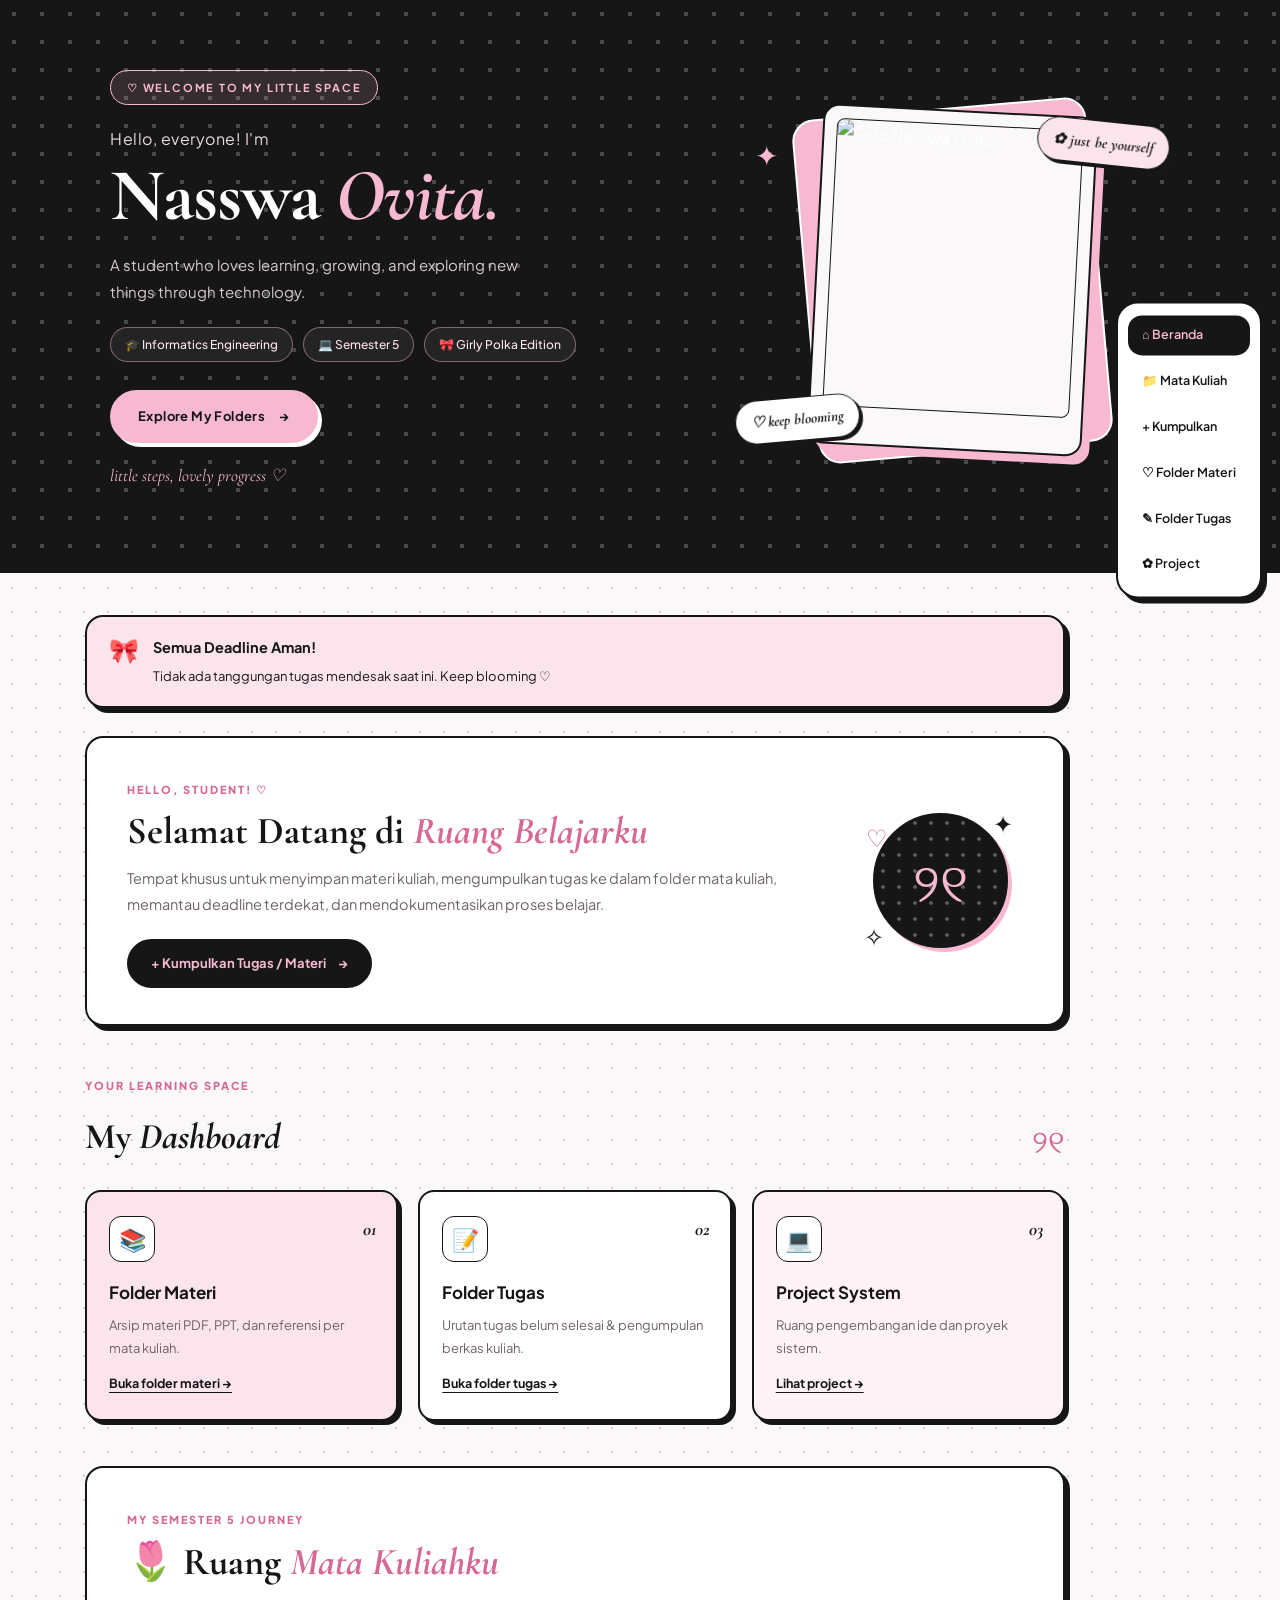
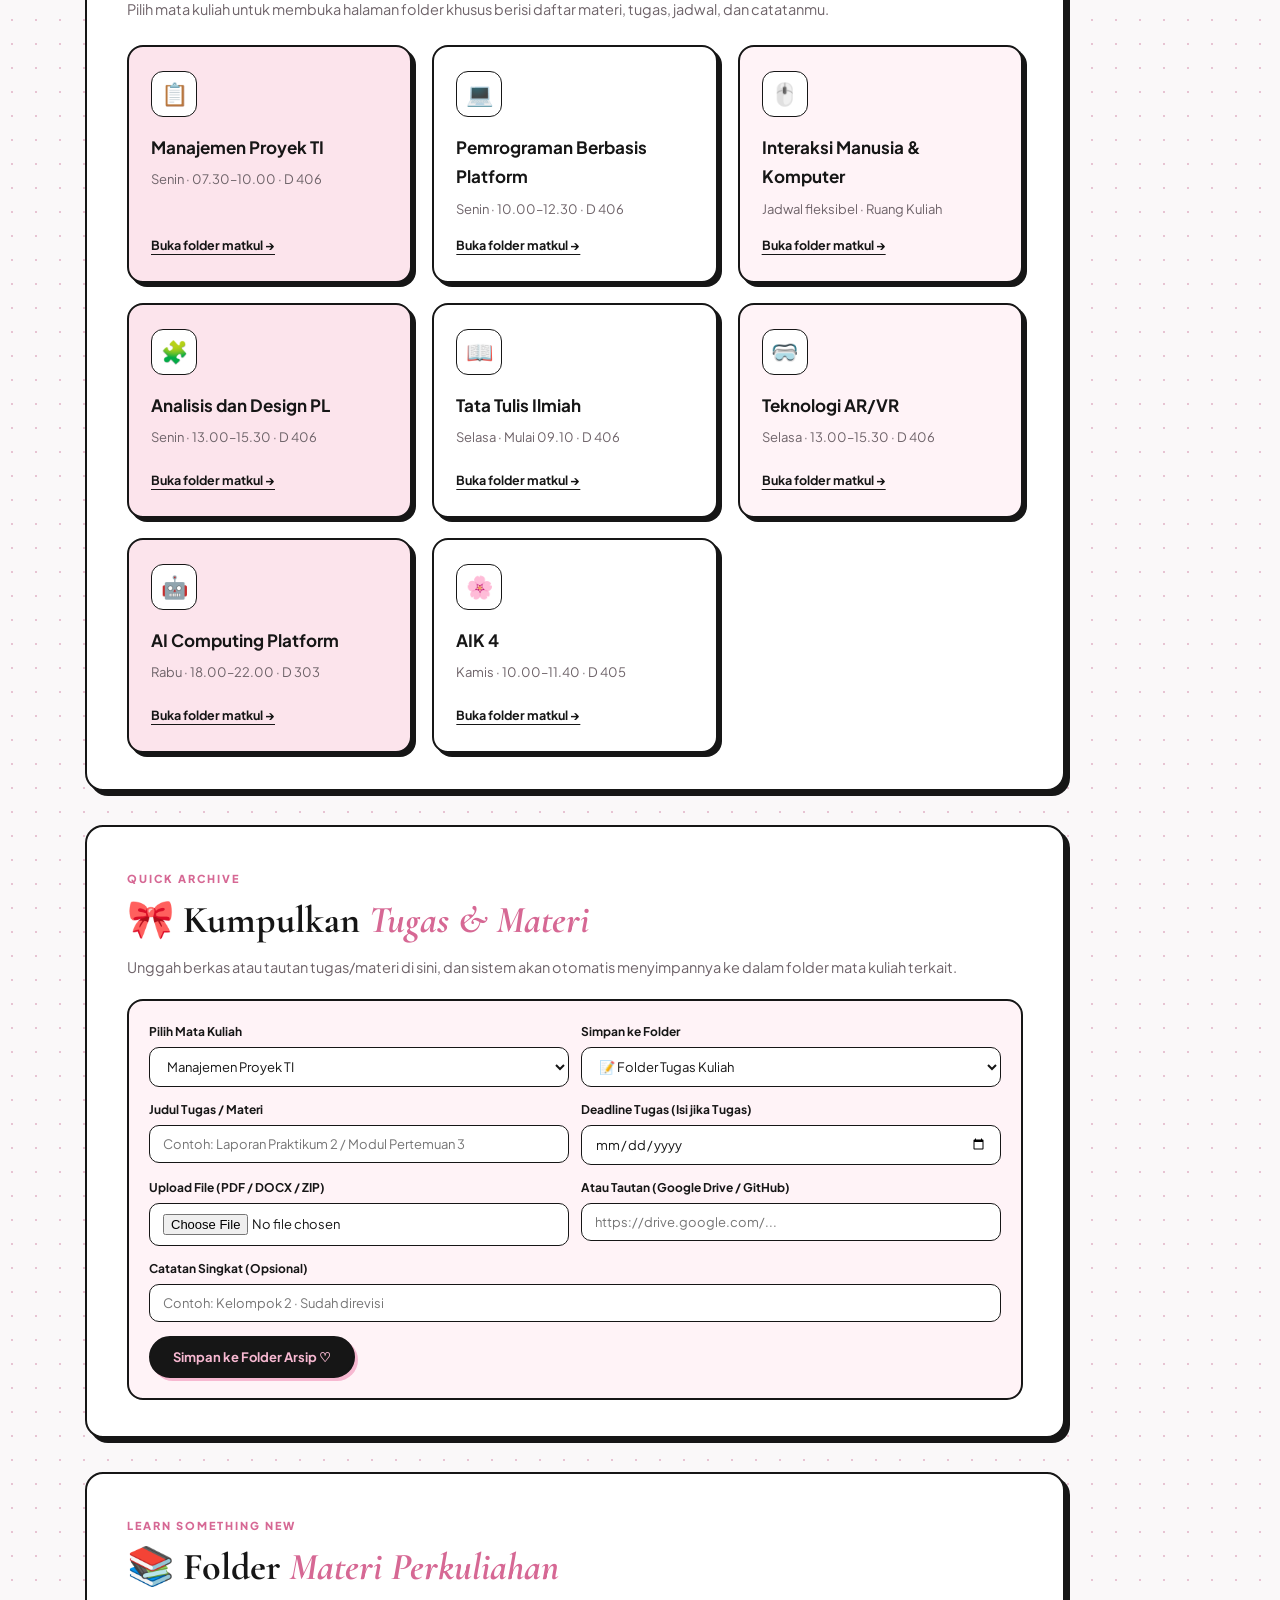
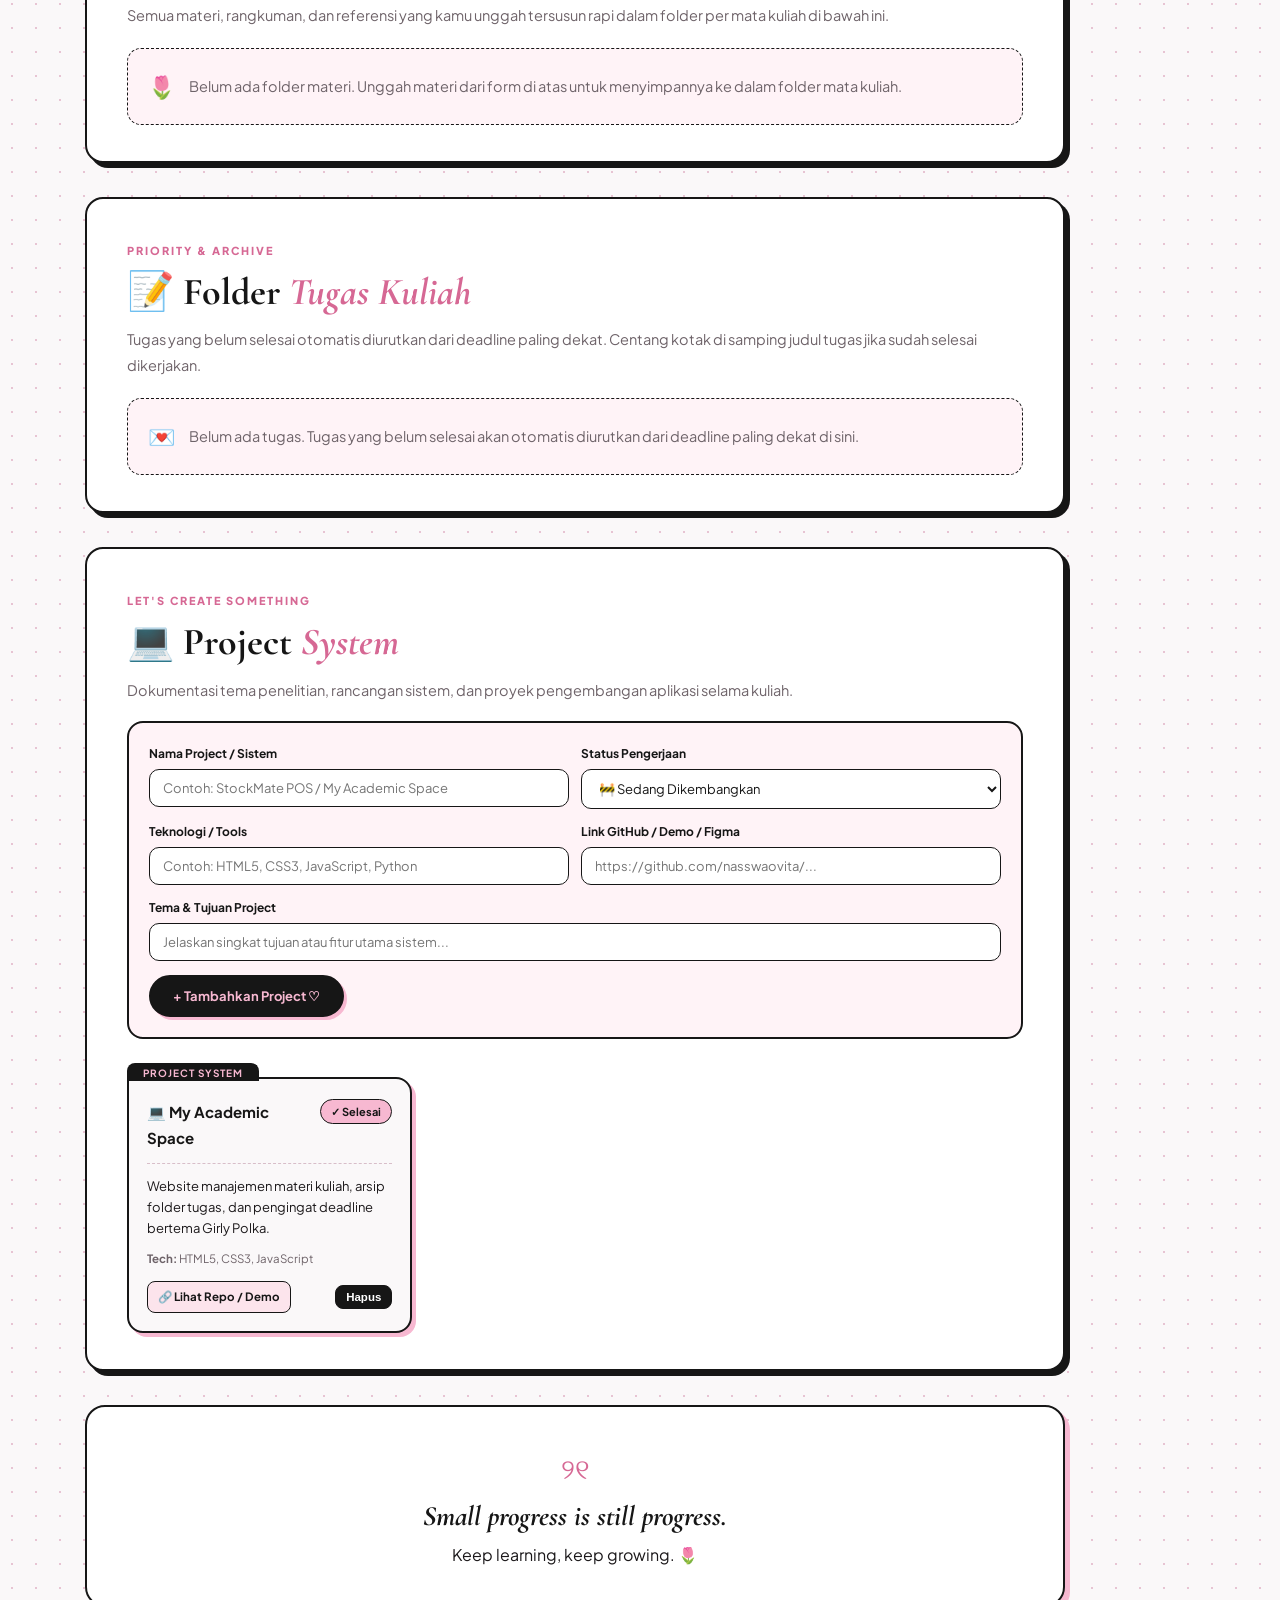
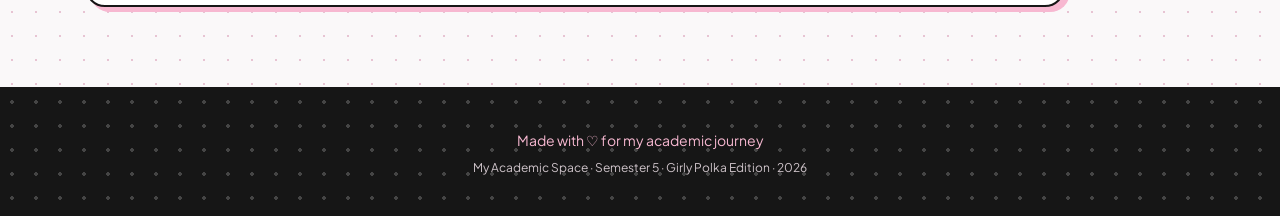
==== index.html @ bd50528c "Add files via upload" ====
<!DOCTYPE html>
<html lang="id">
<head>
    <meta charset="UTF-8">
    <meta name="viewport" content="width=device-width, initial-scale=1.0">
    <title>My Academic Space | Nasswa Ovita</title>
    <link rel="stylesheet" href="style.css">
</head>
<body>

    <!-- HEADER / PERSONAL INTRO (GIRLY POLKA) -->
    <header class="profile-header">
        <div class="profile-intro">
            <span class="profile-label">♡ WELCOME TO MY LITTLE SPACE</span>
            <p class="hello-text">Hello, everyone! I'm</p>
            <h1>Nasswa <span>Ovita.</span></h1>
            <p class="profile-description">
                A student who loves learning, growing,
                and exploring new things through technology.
            </p>
            <div class="profile-tags">
                <span>🎓 Informatics Engineering</span>
                <span>💻 Semester 5</span>
                <span>🎀 Girly Polka Edition</span>
            </div>
            <a href="#mata-kuliah" class="profile-button">
                Explore My Folders <span>→</span>
            </a>
            <p class="profile-signature">little steps, lovely progress ♡</p>
        </div>

        <div class="profile-photo-area">
            <div class="photo-blob"></div>
            <div class="photo-frame">
                <img
                    src="images/nasswa.jpeg"
                    alt="Foto Nasswa Ovita"
                    class="profile-photo"
                >
            </div>
            <div class="photo-note note-top">✿ just be yourself</div>
            <div class="photo-note note-bottom">♡ keep blooming</div>
            <span class="photo-sparkle sparkle-one">✦</span>
            <span class="photo-sparkle sparkle-two">✧</span>
        </div>
    </header>

    <!-- FLOATING SIDEBAR NAVIGASI DI PINGGIR KANAN -->
    <nav class="main-nav">
        <a href="#beranda" class="nav-link active">⌂ Beranda</a>
        <a href="#mata-kuliah" class="nav-link">📁 Mata Kuliah</a>
        <a href="#quick-upload" class="nav-link">+ Kumpulkan</a>
        <a href="#materi" class="nav-link">♡ Folder Materi</a>
        <a href="#tugas" class="nav-link">✎ Folder Tugas</a>
        <a href="#project" class="nav-link">✿ Project</a>
    </nav>

    <main>
        <!-- NOTIFIKASI DEADLINE OTOMATIS -->
        <div id="deadline-notify-box"></div>

        <!-- BERANDA -->
        <section id="beranda" class="hero-card">
            <div class="hero-content">
                <span class="small-label">HELLO, STUDENT! ♡</span>
                <h2>Selamat Datang di <em>Ruang Belajarku</em></h2>
                <p>
                    Tempat khusus untuk menyimpan materi kuliah,
                    mengumpulkan tugas ke dalam folder mata kuliah,
                    memantau deadline terdekat, dan mendokumentasikan proses belajar.
                </p>
                <a href="#quick-upload" class="main-button">
                    + Kumpulkan Tugas / Materi <span>→</span>
                </a>
            </div>

            <div class="hero-decoration" aria-hidden="true">
                <div class="decor-circle">
                    <span>୨୧</span>
                </div>
                <span class="floating-star star-one">✦</span>
                <span class="floating-star star-two">✧</span>
                <span class="floating-heart">♡</span>
            </div>
        </section>

        <!-- RINGKASAN -->
        <div class="section-heading">
            <div>
                <span class="small-label">YOUR LEARNING SPACE</span>
                <h2>My <em>Dashboard</em></h2>
            </div>
            <span class="heading-decoration">୨୧</span>
        </div>

        <div class="dashboard-grid">
            <a href="#materi" class="dashboard-card pink-card">
                <span class="card-icon">📚</span>
                <span class="card-number">01</span>
                <h3>Folder Materi</h3>
                <p>Arsip materi PDF, PPT, dan referensi per mata kuliah.</p>
                <span class="card-link">Buka folder materi →</span>
            </a>

            <a href="#tugas" class="dashboard-card lavender-card">
                <span class="card-icon">📝</span>
                <span class="card-number">02</span>
                <h3>Folder Tugas</h3>
                <p>Urutan tugas belum selesai &amp; pengumpulan berkas kuliah.</p>
                <span class="card-link">Buka folder tugas →</span>
            </a>

            <a href="#project" class="dashboard-card cream-card">
                <span class="card-icon">💻</span>
                <span class="card-number">03</span>
                <h3>Project System</h3>
                <p>Ruang pengembangan ide dan proyek sistem.</p>
                <span class="card-link">Lihat project →</span>
            </a>
        </div>

        <!-- DAFTAR MATA KULIAH -->
        <section id="mata-kuliah" class="content-card">
            <span class="small-label">MY SEMESTER 5 JOURNEY</span>
            <h2>🌷 Ruang <em>Mata Kuliahku</em></h2>
            <p>
                Pilih mata kuliah untuk membuka halaman folder khusus
                berisi daftar materi, tugas, jadwal, dan catatanmu.
            </p>

            <div class="dashboard-grid" style="margin-top: 22px; margin-bottom: 0;">
                <a href="mata-kuliah.html?id=manajemen-proyek-ti" class="dashboard-card pink-card">
                    <span class="card-icon">📋</span>
                    <h3>Manajemen Proyek TI</h3>
                    <p>Senin · 07.30–10.00 · D 406</p>
                    <span class="card-link">Buka folder matkul →</span>
                </a>

                <a href="mata-kuliah.html?id=pemrograman-platform" class="dashboard-card lavender-card">
                    <span class="card-icon">💻</span>
                    <h3>Pemrograman Berbasis Platform</h3>
                    <p>Senin · 10.00–12.30 · D 406</p>
                    <span class="card-link">Buka folder matkul →</span>
                </a>

                <a href="mata-kuliah.html?id=interaksi-manusia-komputer" class="dashboard-card cream-card">
                    <span class="card-icon">🖱️</span>
                    <h3>Interaksi Manusia &amp; Komputer</h3>
                    <p>Jadwal fleksibel · Ruang Kuliah</p>
                    <span class="card-link">Buka folder matkul →</span>
                </a>

                <a href="mata-kuliah.html?id=analisis-design-pl" class="dashboard-card pink-card">
                    <span class="card-icon">🧩</span>
                    <h3>Analisis dan Design PL</h3>
                    <p>Senin · 13.00–15.30 · D 406</p>
                    <span class="card-link">Buka folder matkul →</span>
                </a>

                <a href="mata-kuliah.html?id=tata-tulis-ilmiah" class="dashboard-card lavender-card">
                    <span class="card-icon">📖</span>
                    <h3>Tata Tulis Ilmiah</h3>
                    <p>Selasa · Mulai 09.10 · D 406</p>
                    <span class="card-link">Buka folder matkul →</span>
                </a>

                <a href="mata-kuliah.html?id=teknologi-ar-vr" class="dashboard-card cream-card">
                    <span class="card-icon">🥽</span>
                    <h3>Teknologi AR/VR</h3>
                    <p>Selasa · 13.00–15.30 · D 406</p>
                    <span class="card-link">Buka folder matkul →</span>
                </a>

                <a href="mata-kuliah.html?id=ai-computing-platform" class="dashboard-card pink-card">
                    <span class="card-icon">🤖</span>
                    <h3>AI Computing Platform</h3>
                    <p>Rabu · 18.00–22.00 · D 303</p>
                    <span class="card-link">Buka folder matkul →</span>
                </a>

                <a href="mata-kuliah.html?id=aik-4" class="dashboard-card lavender-card">
                    <span class="card-icon">🌸</span>
                    <h3>AIK 4</h3>
                    <p>Kamis · 10.00–11.40 · D 405</p>
                    <span class="card-link">Buka folder matkul →</span>
                </a>
            </div>
        </section>

        <!-- QUICK SUBMIT KE FOLDER -->
        <section id="quick-upload" class="content-card">
            <span class="small-label">QUICK ARCHIVE</span>
            <h2>🎀 Kumpulkan <em>Tugas &amp; Materi</em></h2>
            <p>
                Unggah berkas atau tautan tugas/materi di sini, dan sistem akan
                otomatis menyimpannya ke dalam folder mata kuliah terkait.
            </p>

            <form id="quick-submit-form" class="submit-box" style="margin-top: 18px; margin-bottom: 0;">
                <div class="form-grid">
                    <div class="form-group">
                        <label for="quick-matkul">Pilih Mata Kuliah</label>
                        <select id="quick-matkul" class="form-control" required>
                            <option value="manajemen-proyek-ti">Manajemen Proyek TI</option>
                            <option value="pemrograman-platform">Pemrograman Berbasis Platform</option>
                            <option value="interaksi-manusia-komputer">Interaksi Manusia &amp; Komputer</option>
                            <option value="analisis-design-pl">Analisis dan Design PL</option>
                            <option value="tata-tulis-ilmiah">Tata Tulis Ilmiah</option>
                            <option value="teknologi-ar-vr">Teknologi AR/VR</option>
                            <option value="ai-computing-platform">AI Computing Platform</option>
                            <option value="aik-4">AIK 4</option>
                        </select>
                    </div>

                    <div class="form-group">
                        <label for="quick-kategori">Simpan ke Folder</label>
                        <select id="quick-kategori" class="form-control" required>
                            <option value="tugas">📝 Folder Tugas Kuliah</option>
                            <option value="materi">📚 Folder Materi Perkuliahan</option>
                        </select>
                    </div>

                    <div class="form-group">
                        <label for="quick-judul">Judul Tugas / Materi</label>
                        <input type="text" id="quick-judul" class="form-control" placeholder="Contoh: Laporan Praktikum 2 / Modul Pertemuan 3" required>
                    </div>

                    <div class="form-group">
                        <label for="quick-deadline">Deadline Tugas (Isi jika Tugas)</label>
                        <input type="date" id="quick-deadline" class="form-control">
                    </div>

                    <div class="form-group">
                        <label for="quick-file">Upload File (PDF / DOCX / ZIP)</label>
                        <input type="file" id="quick-file" class="form-control">
                    </div>

                    <div class="form-group">
                        <label for="quick-link">Atau Tautan (Google Drive / GitHub)</label>
                        <input type="url" id="quick-link" class="form-control" placeholder="https://drive.google.com/...">
                    </div>

                    <div class="form-group full">
                        <label for="quick-catatan">Catatan Singkat (Opsional)</label>
                        <input type="text" id="quick-catatan" class="form-control" placeholder="Contoh: Kelompok 2 · Sudah direvisi">
                    </div>
                </div>

                <button type="submit" class="btn-submit-polka">
                    Simpan ke Folder Arsip ♡
                </button>
            </form>
        </section>

        <!-- FOLDER MATERI PERKULIAHAN -->
        <section id="materi" class="content-card">
            <span class="small-label">LEARN SOMETHING NEW</span>
            <h2>📚 Folder <em>Materi Perkuliahan</em></h2>
            <p>
                Semua materi, rangkuman, dan referensi yang kamu unggah
                tersusun rapi dalam folder per mata kuliah di bawah ini.
            </p>

            <div id="index-materi-folders"></div>
        </section>

        <!-- FOLDER TUGAS KULIAH -->
        <section id="tugas" class="content-card">
            <span class="small-label">PRIORITY &amp; ARCHIVE</span>
            <h2>📝 Folder <em>Tugas Kuliah</em></h2>
            <p>
                Tugas yang belum selesai otomatis diurutkan dari deadline paling dekat.
                Centang kotak di samping judul tugas jika sudah selesai dikerjakan.
            </p>

            <div id="index-tugas-folders"></div>
        </section>

        <!-- PROJECT SYSTEM (INTERAKTIF) -->
        <section id="project" class="content-card project-card">
            <span class="small-label">LET'S CREATE SOMETHING</span>
            <h2>💻 Project <em>System</em></h2>
            <p>
                Dokumentasi tema penelitian, rancangan sistem, dan proyek pengembangan aplikasi selama kuliah.
            </p>

            <form id="project-submit-form" class="submit-box" style="margin-top: 18px;">
                <div class="form-grid">
                    <div class="form-group">
                        <label for="proj-judul">Nama Project / Sistem</label>
                        <input type="text" id="proj-judul" class="form-control" placeholder="Contoh: StockMate POS / My Academic Space" required>
                    </div>

                    <div class="form-group">
                        <label for="proj-status">Status Pengerjaan</label>
                        <select id="proj-status" class="form-control">
                            <option value="In Progress">🚧 Sedang Dikembangkan</option>
                            <option value="Completed">✓ Selesai / Siap Demo</option>
                            <option value="Planning">📝 Perancangan / Proposal</option>
                        </select>
                    </div>

                    <div class="form-group">
                        <label for="proj-tech">Teknologi / Tools</label>
                        <input type="text" id="proj-tech" class="form-control" placeholder="Contoh: HTML5, CSS3, JavaScript, Python">
                    </div>

                    <div class="form-group">
                        <label for="proj-link">Link GitHub / Demo / Figma</label>
                        <input type="url" id="proj-link" class="form-control" placeholder="https://github.com/nasswaovita/...">
                    </div>

                    <div class="form-group full">
                        <label for="proj-deskripsi">Tema &amp; Tujuan Project</label>
                        <input type="text" id="proj-deskripsi" class="form-control" placeholder="Jelaskan singkat tujuan atau fitur utama sistem..." required>
                    </div>
                </div>

                <button type="submit" class="btn-submit-polka">
                    + Tambahkan Project ♡
                </button>
            </form>

            <div id="index-project-list"></div>
        </section>

        <!-- PENUTUP -->
        <div class="closing-note">
            <span>୨୧</span>
            <p>Small progress is still progress.</p>
            <span class="closing-subtitle">Keep learning, keep growing. 🌷</span>
        </div>
    </main>

    <footer>
        <p>Made with ♡ for my academic journey</p>
        <p class="footer-small">My Academic Space · Semester 5 · Girly Polka Edition · 2026</p>
    </footer>

    <script src="script.js"></script>
</body>
</html>
---- style.css ----
/* =========================================
   GIRLY POLKA — MY ACADEMIC SPACE (SEMESTER 5)
   Palette: Noir Polkadot (#161616), Blush Pink (#F7B8D1),
            Soft Pink (#FCE4EC), Off-White (#FAF8F9)
========================================= */

@import url('https://fonts.googleapis.com/css2?family=Cormorant+Garamond:ital,wght@0,600;0,700;1,600;1,700&family=Plus+Jakarta+Sans:wght@400;500;600;700&display=swap');

:root {
    --noir: #161616;
    --noir-soft: #242424;
    --pink-blush: #f7b8d1;
    --pink-deep: #d66894;
    --pink-soft: #fce4ec;
    --pink-pale: #fff3f7;
    --off-white: #faf8f9;
    --white: #ffffff;
    --text-main: #1b181a;
    --text-muted: #6e6369;
    --shadow-editorial: 5px 5px 0px #161616;
    --shadow-pink: 5px 5px 0px #f7b8d1;
    --radius-card: 18px;
}

* {
    margin: 0;
    padding: 0;
    box-sizing: border-box;
}

html {
    scroll-behavior: smooth;
    scroll-padding-top: 32px;
}

body {
    font-family: "Plus Jakarta Sans", "Segoe UI", sans-serif;
    background-color: var(--off-white);
    background-image: radial-gradient(#e7c4d3 1.4px, transparent 1.4px);
    background-size: 24px 24px;
    color: var(--text-main);
    line-height: 1.75;
    overflow-x: hidden;
}

::selection {
    background: var(--pink-blush);
    color: var(--noir);
}

/* ===== POLKA DOT HEADER (NOIR & BLUSH PINK) ===== */

.profile-header {
    position: relative;
    min-height: 540px;
    display: grid;
    grid-template-columns: 1.15fr 0.85fr;
    align-items: center;
    gap: 36px;
    padding: 70px max(7%, calc((100% - 1060px) / 2)) 80px;
    background-color: var(--noir);
    background-image: radial-gradient(rgba(255, 255, 255, 0.22) 2.2px, transparent 2.2px);
    background-size: 28px 28px;
    border-bottom: 3px solid var(--noir);
    color: var(--white);
    overflow: hidden;
}

.profile-intro {
    position: relative;
    z-index: 2;
    text-align: left;
    animation: fadeUp 0.7s ease both;
}

.profile-label {
    display: inline-flex;
    align-items: center;
    gap: 6px;
    margin-bottom: 20px;
    padding: 7px 16px;
    border: 1.5px solid var(--pink-blush);
    border-radius: 999px;
    background: rgba(247, 184, 209, 0.14);
    color: var(--pink-blush);
    font-size: 11px;
    font-weight: 700;
    letter-spacing: 1.8px;
    text-transform: uppercase;
}

.hello-text {
    color: #e6d7de;
    font-size: 16px;
    letter-spacing: 0.5px;
}

.profile-header .profile-intro h1 {
    margin: 4px 0 16px;
    color: var(--white);
    font-family: "Cormorant Garamond", Georgia, serif;
    font-size: clamp(48px, 6vw, 74px);
    font-weight: 700;
    line-height: 1.05;
    letter-spacing: -1px;
}

.profile-intro h1 span {
    color: var(--pink-blush);
    font-style: italic;
}

.profile-description {
    max-width: 450px;
    color: #d4c8ce;
    font-size: 15px;
    line-height: 1.8;
}

.profile-tags {
    display: flex;
    flex-wrap: wrap;
    gap: 10px;
    margin-top: 22px;
}

.profile-tags span {
    padding: 6px 14px;
    border: 1px solid rgba(247, 184, 209, 0.45);
    border-radius: 999px;
    background: var(--noir-soft);
    color: var(--pink-soft);
    font-size: 12px;
    font-weight: 500;
}

.profile-button {
    display: inline-flex;
    align-items: center;
    gap: 14px;
    margin-top: 28px;
    padding: 13px 26px;
    border: 2px solid var(--pink-blush);
    border-radius: 999px;
    background: var(--pink-blush);
    color: var(--noir);
    font-size: 13px;
    font-weight: 700;
    letter-spacing: 0.4px;
    text-decoration: none;
    box-shadow: 4px 4px 0px var(--white);
    transition: transform 0.25s ease, box-shadow 0.25s ease, background 0.25s ease;
}

.profile-button:hover {
    background: var(--pink-soft);
    transform: translate(-2px, -2px);
    box-shadow: 6px 6px 0px var(--white);
}

.profile-signature {
    margin-top: 18px;
    color: var(--pink-blush);
    font-family: "Cormorant Garamond", Georgia, serif;
    font-size: 17px;
    font-style: italic;
}

/* Polaroid Photo Frame */

.profile-photo-area {
    position: relative;
    display: grid;
    place-items: center;
    min-height: 370px;
}

.photo-blob {
    position: absolute;
    width: 295px;
    height: 345px;
    border-radius: 22px;
    background: var(--pink-blush);
    border: 2px solid var(--white);
    transform: rotate(-5deg);
}

.photo-frame {
    position: relative;
    z-index: 1;
    width: min(275px, 82%);
    height: 340px;
    padding: 12px 12px 36px;
    background: var(--off-white);
    border: 2px solid var(--noir);
    border-radius: 16px;
    box-shadow: 8px 8px 0px var(--pink-blush);
    transform: rotate(3deg);
    transition: transform 0.35s ease;
}

.photo-frame:hover {
    transform: rotate(0deg) translateY(-4px);
}

.profile-photo {
    display: block;
    width: 100%;
    height: 100%;
    object-fit: cover;
    object-position: center 35%;
    border-radius: 8px;
    border: 1.5px solid var(--noir);
}

.photo-note {
    position: absolute;
    z-index: 2;
    padding: 8px 15px;
    border: 1.5px solid var(--noir);
    border-radius: 999px;
    background: var(--pink-soft);
    color: var(--noir);
    font-family: "Cormorant Garamond", Georgia, serif;
    font-size: 15px;
    font-weight: 700;
    font-style: italic;
    box-shadow: 3px 3px 0px var(--noir);
}

.note-top {
    top: 26px;
    right: 0;
    transform: rotate(6deg);
}

.note-bottom {
    bottom: 24px;
    left: 0;
    background: var(--white);
    transform: rotate(-5deg);
}

.photo-sparkle {
    position: absolute;
    color: var(--pink-blush);
    font-size: 28px;
}

.sparkle-one { top: 35px; left: 20px; }
.sparkle-two { bottom: 45px; right: 18px; }

/* ===== FLOATING SIDEBAR DI PINGGIR KANAN ===== */

.main-nav {
    position: fixed;
    right: 18px;
    top: 50%;
    transform: translateY(-50%);
    z-index: 100;
    display: flex;
    flex-direction: column;
    align-items: stretch;
    gap: 6px;
    width: auto;
    margin: 0;
    padding: 12px 10px;
    border: 2px solid var(--noir);
    border-radius: 22px;
    background: var(--white);
    box-shadow: var(--shadow-editorial);
}

.main-nav .nav-link {
    display: flex;
    align-items: center;
    gap: 8px;
    padding: 9px 14px;
    border-radius: 14px;
    color: var(--noir);
    font-size: 12.5px;
    font-weight: 600;
    text-decoration: none;
    white-space: nowrap;
    transition: background 0.25s ease, color 0.25s ease, transform 0.2s ease;
}

.main-nav .nav-link:hover {
    background: var(--pink-soft);
    transform: translateX(-3px);
}

.main-nav .nav-link.active {
    background: var(--noir);
    color: var(--pink-blush);
}

/* ===== MAIN CONTAINER & EDITORIAL CARDS ===== */

main {
    width: min(100% - 36px, 980px);
    margin: 42px auto 80px;
}

@media (min-width: 1240px) {
    main {
        margin-right: 215px;
        margin-left: auto;
    }
}

section.content-card,
section.hero-card {
    position: relative;
    background: var(--white);
    margin-bottom: 34px;
    padding: 36px 40px;
    border: 2px solid var(--noir);
    border-radius: var(--radius-card);
    box-shadow: var(--shadow-editorial);
}

.small-label {
    display: inline-block;
    color: var(--pink-deep);
    font-size: 11px;
    font-weight: 800;
    letter-spacing: 2px;
    text-transform: uppercase;
    margin-bottom: 10px;
}

section h2 {
    color: var(--noir);
    font-family: "Cormorant Garamond", Georgia, serif;
    font-size: clamp(28px, 3.6vw, 38px);
    font-weight: 700;
    line-height: 1.2;
    margin-bottom: 12px;
}

section h2 em,
.editorial-italic {
    font-style: italic;
    color: var(--pink-deep);
}

section p {
    color: var(--text-muted);
    font-size: 14.5px;
}

/* Hero Card */

.hero-card {
    display: flex;
    align-items: center;
    justify-content: space-between;
    gap: 28px;
    background: linear-gradient(135deg, var(--white) 55%, var(--pink-soft) 100%);
}

.main-button {
    display: inline-flex;
    align-items: center;
    gap: 12px;
    margin-top: 22px;
    padding: 11px 22px;
    border: 2px solid var(--noir);
    border-radius: 999px;
    background: var(--noir);
    color: var(--pink-blush);
    font-size: 13px;
    font-weight: 700;
    text-decoration: none;
    transition: transform 0.2s ease, background 0.2s ease;
}

.main-button:hover {
    background: var(--pink-blush);
    color: var(--noir);
    transform: translateY(-2px);
}

.hero-decoration {
    position: relative;
    display: grid;
    place-items: center;
    width: 165px;
    min-width: 165px;
    height: 165px;
}

.decor-circle {
    display: grid;
    place-items: center;
    width: 135px;
    height: 135px;
    border-radius: 50%;
    background-color: var(--noir);
    background-image: radial-gradient(rgba(255, 255, 255, 0.28) 2px, transparent 2px);
    background-size: 16px 16px;
    border: 2px solid var(--noir);
    box-shadow: 4px 4px 0px var(--pink-blush);
}

.decor-circle span {
    color: var(--pink-blush);
    font-size: 54px;
}

.floating-star,
.floating-heart {
    position: absolute;
    color: var(--noir);
    font-size: 24px;
}

.star-one { top: 4px; right: 10px; }
.star-two { bottom: 6px; left: 6px; }
.floating-heart { top: 18px; left: 8px; color: var(--pink-deep); }

/* Section Heading */

.section-heading {
    display: flex;
    justify-content: space-between;
    align-items: flex-end;
    margin: 44px 0 22px;
}

.section-heading h2 {
    font-family: "Cormorant Garamond", Georgia, serif;
    font-size: 36px;
    color: var(--noir);
}

.heading-decoration {
    font-size: 32px;
    color: var(--pink-deep);
}

/* Dashboard & Course Grid */

.dashboard-grid {
    display: grid;
    grid-template-columns: repeat(3, minmax(0, 1fr));
    gap: 20px;
    margin-bottom: 45px;
}

.dashboard-card {
    position: relative;
    display: flex;
    flex-direction: column;
    align-items: flex-start;
    min-height: 215px;
    padding: 24px 22px;
    border: 2px solid var(--noir);
    border-radius: 16px;
    text-decoration: none;
    box-shadow: 4px 4px 0px var(--noir);
    transition: transform 0.25s ease, box-shadow 0.25s ease;
}

.dashboard-card:hover {
    transform: translate(-3px, -3px);
    box-shadow: 7px 7px 0px var(--noir);
}

.pink-card { background: var(--pink-soft); }
.lavender-card { background: var(--white); }
.cream-card { background: var(--pink-pale); }

.card-icon {
    display: grid;
    place-items: center;
    width: 46px;
    height: 46px;
    margin-bottom: 16px;
    border: 1.5px solid var(--noir);
    border-radius: 12px;
    background: var(--white);
    font-size: 22px;
}

.card-number {
    position: absolute;
    top: 22px;
    right: 20px;
    font-family: "Cormorant Garamond", Georgia, serif;
    font-size: 18px;
    font-weight: 700;
    font-style: italic;
    color: var(--noir);
}

.dashboard-card h3 {
    color: var(--noir);
    font-size: 17px;
    font-weight: 700;
    margin-bottom: 6px;
}

.dashboard-card p {
    color: var(--text-muted);
    font-size: 13px;
}

.card-link {
    margin-top: auto;
    padding-top: 14px;
    color: var(--noir);
    font-size: 12.5px;
    font-weight: 700;
    text-decoration: underline;
    text-underline-offset: 4px;
}

/* ===== SISTEM FOLDER ARSIP (MATERI & TUGAS) ===== */

.folder-grid {
    display: grid;
    grid-template-columns: repeat(auto-fill, minmax(270px, 1fr));
    gap: 20px;
    margin-top: 24px;
}

.folder-box {
    position: relative;
    background: var(--off-white);
    border: 2px solid var(--noir);
    border-radius: 0 16px 16px 16px;
    padding: 20px 18px 18px;
    margin-top: 14px;
    box-shadow: 4px 4px 0px var(--pink-blush);
    transition: transform 0.25s ease;
}

.folder-box::before {
    content: attr(data-tag);
    position: absolute;
    top: -16px;
    left: -2px;
    height: 16px;
    padding: 0 14px;
    background: var(--noir);
    color: var(--pink-blush);
    font-size: 10px;
    font-weight: 700;
    letter-spacing: 1px;
    line-height: 16px;
    border: 2px solid var(--noir);
    border-bottom: none;
    border-radius: 8px 8px 0 0;
}

.folder-box:hover {
    transform: translateY(-3px);
}

.folder-header {
    display: flex;
    justify-content: space-between;
    align-items: flex-start;
    gap: 10px;
    padding-bottom: 12px;
    margin-bottom: 12px;
    border-bottom: 1.5px dashed #d8bec9;
}

.folder-title {
    font-size: 15px;
    font-weight: 700;
    color: var(--noir);
}

.folder-count {
    background: var(--pink-blush);
    color: var(--noir);
    border: 1.5px solid var(--noir);
    border-radius: 999px;
    padding: 2px 10px;
    font-size: 11px;
    font-weight: 700;
    white-space: nowrap;
}

.folder-items {
    display: flex;
    flex-direction: column;
    gap: 8px;
}

.folder-item {
    display: flex;
    justify-content: space-between;
    align-items: center;
    gap: 8px;
    padding: 10px 11px;
    background: var(--white);
    border: 1.5px solid var(--noir);
    border-radius: 10px;
    font-size: 12.5px;
}

.folder-item-info {
    display: flex;
    flex-direction: column;
    overflow: hidden;
}

.folder-item-title {
    font-weight: 700;
    color: var(--noir);
    white-space: nowrap;
    overflow: hidden;
    text-overflow: ellipsis;
}

.folder-item-meta {
    font-size: 11px;
    color: var(--text-muted);
}

.folder-item-actions {
    display: flex;
    align-items: center;
    gap: 6px;
    flex-shrink: 0;
}

.btn-mini {
    padding: 5px 10px;
    border: 1.5px solid var(--noir);
    border-radius: 8px;
    background: var(--pink-soft);
    color: var(--noir);
    font-size: 11.5px;
    font-weight: 700;
    text-decoration: none;
    cursor: pointer;
}

.btn-mini:hover {
    background: var(--pink-blush);
}

.btn-mini.danger {
    background: var(--noir);
    color: var(--white);
}

.info-note {
    display: flex;
    align-items: center;
    gap: 14px;
    margin-top: 20px;
    padding: 18px 20px;
    border: 1.5px dashed var(--noir);
    border-radius: 14px;
    background: var(--pink-pale);
}

.info-note > span {
    font-size: 22px;
}

/* ===== NOTIFIKASI DEADLINE & STATUS TUGAS ===== */

.deadline-banner {
    display: flex;
    align-items: flex-start;
    gap: 14px;
    margin-bottom: 28px;
    padding: 18px 22px;
    background: var(--noir);
    color: var(--white);
    border: 2px solid var(--noir);
    border-radius: 18px;
    box-shadow: 5px 5px 0px var(--pink-blush);
}

.deadline-banner.safe {
    background: var(--pink-soft);
    color: var(--noir);
    box-shadow: 5px 5px 0px var(--noir);
}

.deadline-banner-icon {
    font-size: 24px;
    line-height: 1.2;
}

.deadline-banner h4 {
    font-size: 14.5px;
    font-weight: 700;
    color: var(--pink-blush);
    margin-bottom: 4px;
}

.deadline-banner.safe h4 {
    color: var(--noir);
}

.deadline-banner ul {
    margin: 4px 0 0 18px;
    font-size: 13px;
}

.deadline-pill {
    display: inline-block;
    padding: 2px 9px;
    border: 1px solid var(--noir);
    border-radius: 999px;
    font-size: 10.5px;
    font-weight: 700;
    margin-top: 4px;
    width: fit-content;
}

.deadline-pill.urgent {
    background: #ff4d79;
    color: #ffffff;
    animation: pulseAlert 1.6s infinite;
}

.deadline-pill.soon {
    background: var(--pink-blush);
    color: var(--noir);
}

.deadline-pill.normal {
    background: var(--pink-soft);
    color: var(--noir);
}

.deadline-pill.done {
    background: #d8f3dc;
    color: #1b4332;
}

.task-check-wrap {
    display: flex;
    align-items: flex-start;
    gap: 10px;
}

.task-checkbox {
    width: 18px;
    height: 18px;
    margin-top: 3px;
    accent-color: var(--noir);
    cursor: pointer;
    flex-shrink: 0;
}

.folder-item.is-done,
.submitted-card.is-done {
    opacity: 0.62;
    background: #f3eff1;
}

.folder-item.is-done .folder-item-title,
.submitted-card.is-done h4 {
    text-decoration: line-through;
}

/* ===== HALAMAN MATA KULIAH & FORM PENGUMPULAN ===== */

.course-page {
    max-width: 960px;
    margin: 0 auto;
    padding: 32px 20px 70px;
}

.back-link {
    display: inline-flex;
    align-items: center;
    gap: 8px;
    margin-bottom: 22px;
    padding: 9px 18px;
    background: var(--white);
    border: 2px solid var(--noir);
    border-radius: 999px;
    color: var(--noir);
    font-size: 13px;
    font-weight: 700;
    text-decoration: none;
    box-shadow: 3px 3px 0px var(--noir);
    transition: transform 0.2s ease;
}

.back-link:hover {
    background: var(--pink-soft);
    transform: translate(-2px, -2px);
}

.course-hero {
    background-color: var(--noir);
    background-image: radial-gradient(rgba(255, 255, 255, 0.2) 2px, transparent 2px);
    background-size: 24px 24px;
    border: 2px solid var(--noir);
    border-radius: 22px;
    padding: 36px;
    margin-bottom: 28px;
    color: var(--white);
    box-shadow: 6px 6px 0px var(--pink-blush);
}

.course-label {
    display: inline-block;
    padding: 5px 14px;
    border: 1px solid var(--pink-blush);
    border-radius: 999px;
    color: var(--pink-blush);
    font-size: 11px;
    font-weight: 700;
    letter-spacing: 1.5px;
    text-transform: uppercase;
}

.course-hero h1 {
    color: var(--white);
    font-family: "Cormorant Garamond", Georgia, serif;
    margin: 14px 0 10px;
    font-size: clamp(32px, 4.5vw, 46px);
    line-height: 1.15;
}

.course-hero p {
    color: #dad0d5;
    font-size: 14.5px;
    max-width: 650px;
}

.course-info-grid {
    display: grid;
    grid-template-columns: repeat(auto-fit, minmax(170px, 1fr));
    gap: 14px;
    margin-top: 24px;
}

.info-box {
    background: var(--white);
    color: var(--noir);
    border: 1.5px solid var(--noir);
    padding: 14px 16px;
    border-radius: 14px;
    box-shadow: 3px 3px 0px var(--pink-blush);
}

.info-box small {
    display: block;
    color: var(--text-muted);
    font-size: 11.5px;
    margin-bottom: 4px;
}

.info-box strong {
    color: var(--noir);
    font-size: 14.5px;
}

.course-section {
    background: var(--white);
    border: 2px solid var(--noir);
    border-radius: 20px;
    padding: 28px;
    margin-bottom: 24px;
    box-shadow: var(--shadow-editorial);
}

.course-section h2 {
    font-family: "Cormorant Garamond", Georgia, serif;
    font-size: 28px;
    color: var(--noir);
    margin-bottom: 6px;
}

.section-description {
    color: var(--text-muted);
    font-size: 13.5px;
    margin-bottom: 18px;
}

.submit-box {
    background: var(--pink-pale);
    border: 2px solid var(--noir);
    border-radius: 16px;
    padding: 20px;
    margin-bottom: 20px;
}

.form-grid {
    display: grid;
    grid-template-columns: 1fr 1fr;
    gap: 12px;
}

.form-group {
    display: flex;
    flex-direction: column;
    gap: 5px;
}

.form-group.full {
    grid-column: 1 / -1;
}

.form-group label {
    font-size: 12px;
    font-weight: 700;
    color: var(--noir);
}

.form-control {
    width: 100%;
    padding: 10px 13px;
    border: 1.5px solid var(--noir);
    border-radius: 10px;
    background: var(--white);
    font-family: inherit;
    font-size: 13px;
    color: var(--noir);
}

.form-control:focus {
    outline: none;
    box-shadow: 3px 3px 0px var(--pink-blush);
}

.btn-submit-polka {
    margin-top: 14px;
    padding: 11px 22px;
    border: 2px solid var(--noir);
    border-radius: 999px;
    background: var(--noir);
    color: var(--pink-blush);
    font-family: inherit;
    font-size: 13px;
    font-weight: 700;
    cursor: pointer;
    box-shadow: 3px 3px 0px var(--pink-blush);
    transition: transform 0.2s ease, background 0.2s ease;
}

.btn-submit-polka:hover {
    background: var(--pink-blush);
    color: var(--noir);
    box-shadow: 3px 3px 0px var(--noir);
    transform: translateY(-2px);
}

.submitted-list {
    display: flex;
    flex-direction: column;
    gap: 12px;
}

.submitted-card {
    display: flex;
    justify-content: space-between;
    align-items: center;
    flex-wrap: wrap;
    gap: 12px;
    padding: 15px 18px;
    background: var(--off-white);
    border: 1.5px solid var(--noir);
    border-radius: 14px;
}

.submitted-main h4 {
    font-size: 15px;
    color: var(--noir);
    margin-bottom: 3px;
}

.submitted-main p {
    font-size: 12.5px;
    color: var(--text-muted);
}

.badge-status {
    display: inline-block;
    padding: 3px 10px;
    border: 1px solid var(--noir);
    border-radius: 999px;
    background: var(--pink-blush);
    color: var(--noir);
    font-size: 11px;
    font-weight: 700;
    margin-top: 4px;
}

.empty-state {
    background: var(--off-white);
    border: 1.5px dashed var(--noir);
    border-radius: 14px;
    padding: 18px;
    color: var(--text-muted);
    font-size: 13.5px;
}

.note-area {
    width: 100%;
    min-height: 130px;
    border: 1.5px solid var(--noir);
    border-radius: 14px;
    padding: 14px;
    font: inherit;
    font-size: 13.5px;
    resize: vertical;
    background: var(--off-white);
}

.save-note {
    margin-top: 12px;
    border: 2px solid var(--noir);
    border-radius: 999px;
    padding: 10px 20px;
    background: var(--pink-blush);
    color: var(--noir);
    font-weight: 700;
    font-size: 13px;
    cursor: pointer;
    box-shadow: 3px 3px 0px var(--noir);
}

.save-status {
    margin-top: 8px;
    color: var(--pink-deep);
    font-size: 13px;
    font-weight: 600;
}

/* Closing & Footer */

.closing-note {
    text-align: center;
    padding: 36px 20px;
    background: var(--white);
    border: 2px solid var(--noir);
    border-radius: 20px;
    box-shadow: var(--shadow-pink);
}

.closing-note > span:first-child {
    color: var(--pink-deep);
    font-size: 28px;
}

.closing-note p {
    color: var(--noir);
    font-family: "Cormorant Garamond", Georgia, serif;
    font-size: 28px;
    font-style: italic;
    font-weight: 700;
}

footer {
    padding: 38px 20px;
    text-align: center;
    background-color: var(--noir);
    background-image: radial-gradient(rgba(255, 255, 255, 0.2) 2px, transparent 2px);
    background-size: 24px 24px;
    color: var(--white);
    border-top: 3px solid var(--noir);
}

footer p {
    color: var(--pink-blush);
    font-size: 14px;
}

.footer-small {
    margin-top: 4px;
    color: #cfc4ca;
    font-size: 12px;
}

@keyframes fadeUp {
    from { opacity: 0; transform: translateY(16px); }
    to { opacity: 1; transform: translateY(0); }
}

@keyframes pulseAlert {
    0%, 100% { transform: scale(1); }
    50% { transform: scale(1.04); }
}

@media (max-width: 760px) {
    .profile-header {
        grid-template-columns: 1fr;
        padding: 48px 22px 65px;
    }
    .main-nav {
        right: 50%;
        top: auto;
        bottom: 14px;
        transform: translateX(50%);
        flex-direction: row;
        padding: 8px 10px;
        border-radius: 999px;
        max-width: calc(100% - 24px);
        overflow-x: auto;
    }
    .hero-card {
        flex-direction: column-reverse;
        align-items: flex-start;
    }
    .dashboard-grid,
    .form-grid {
        grid-template-columns: 1fr;
    }
    section.content-card,
    section.hero-card {
        padding: 26px 22px;
    }
}
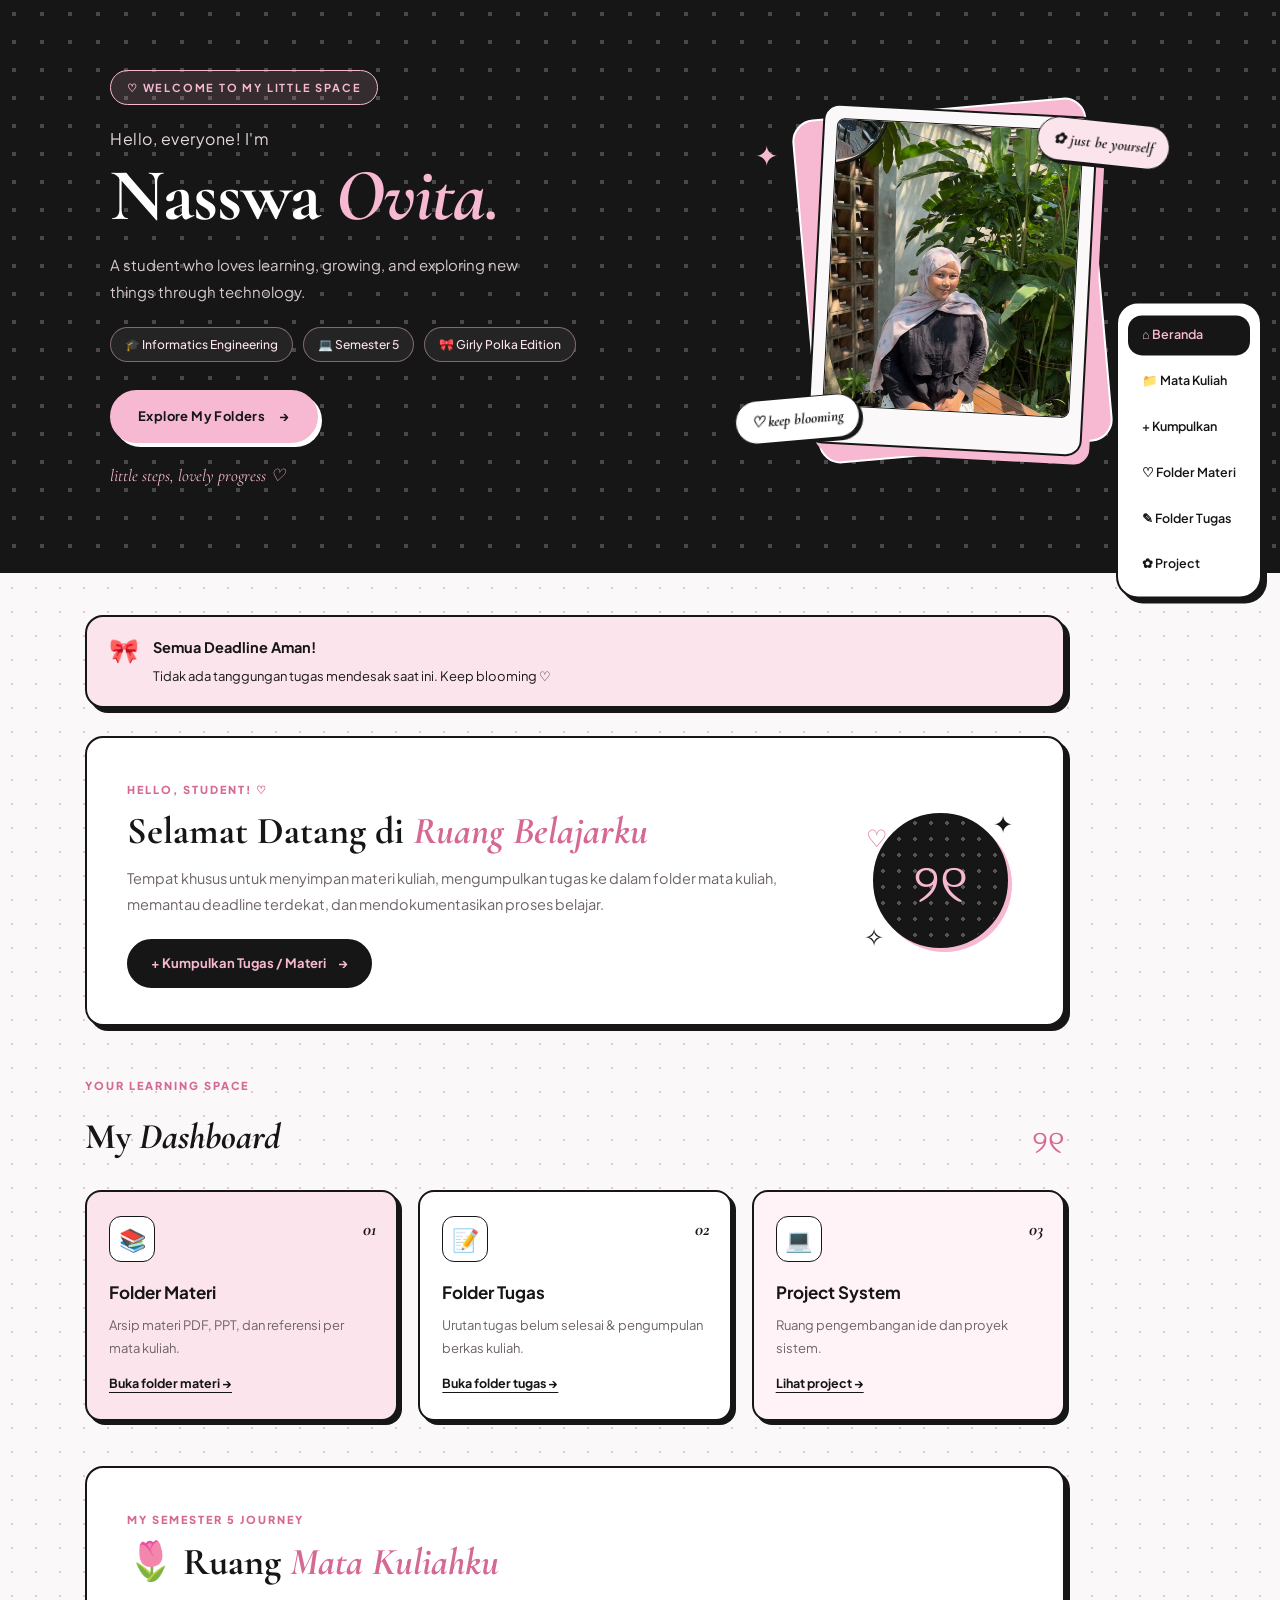
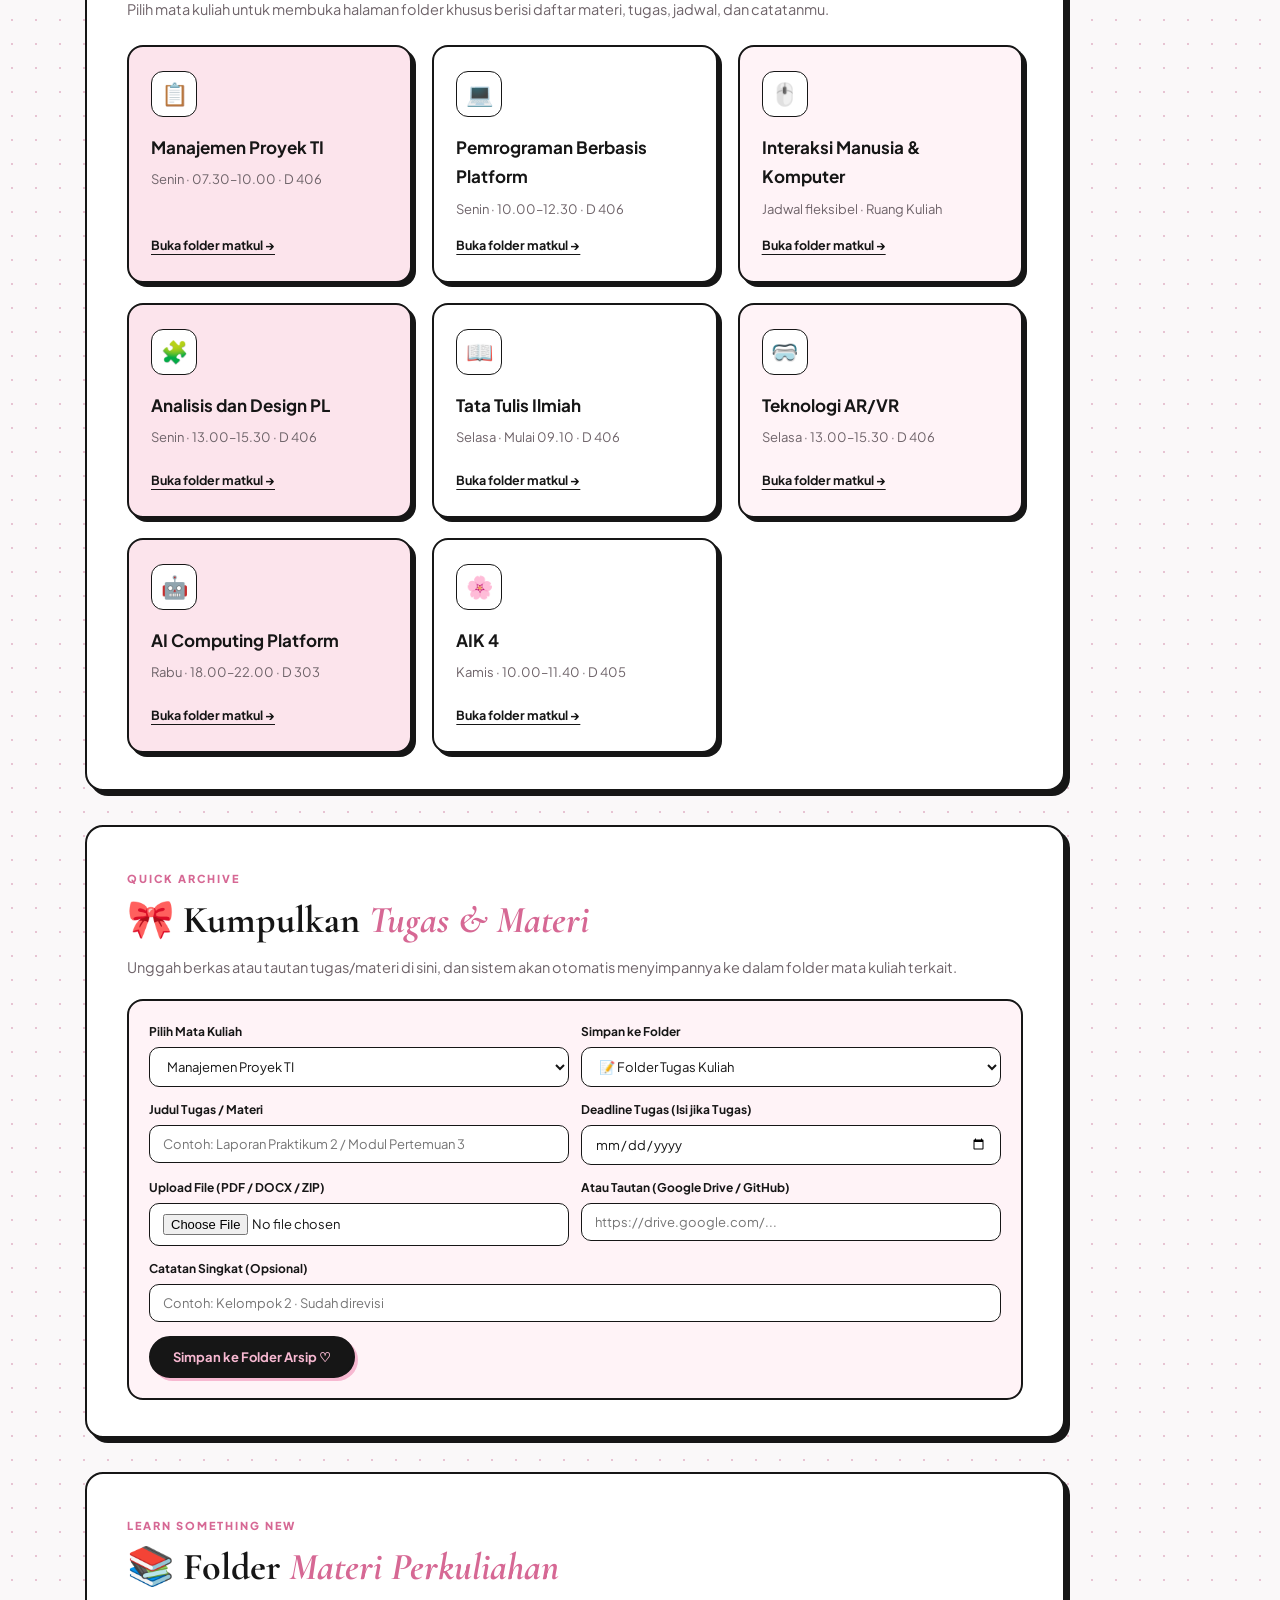
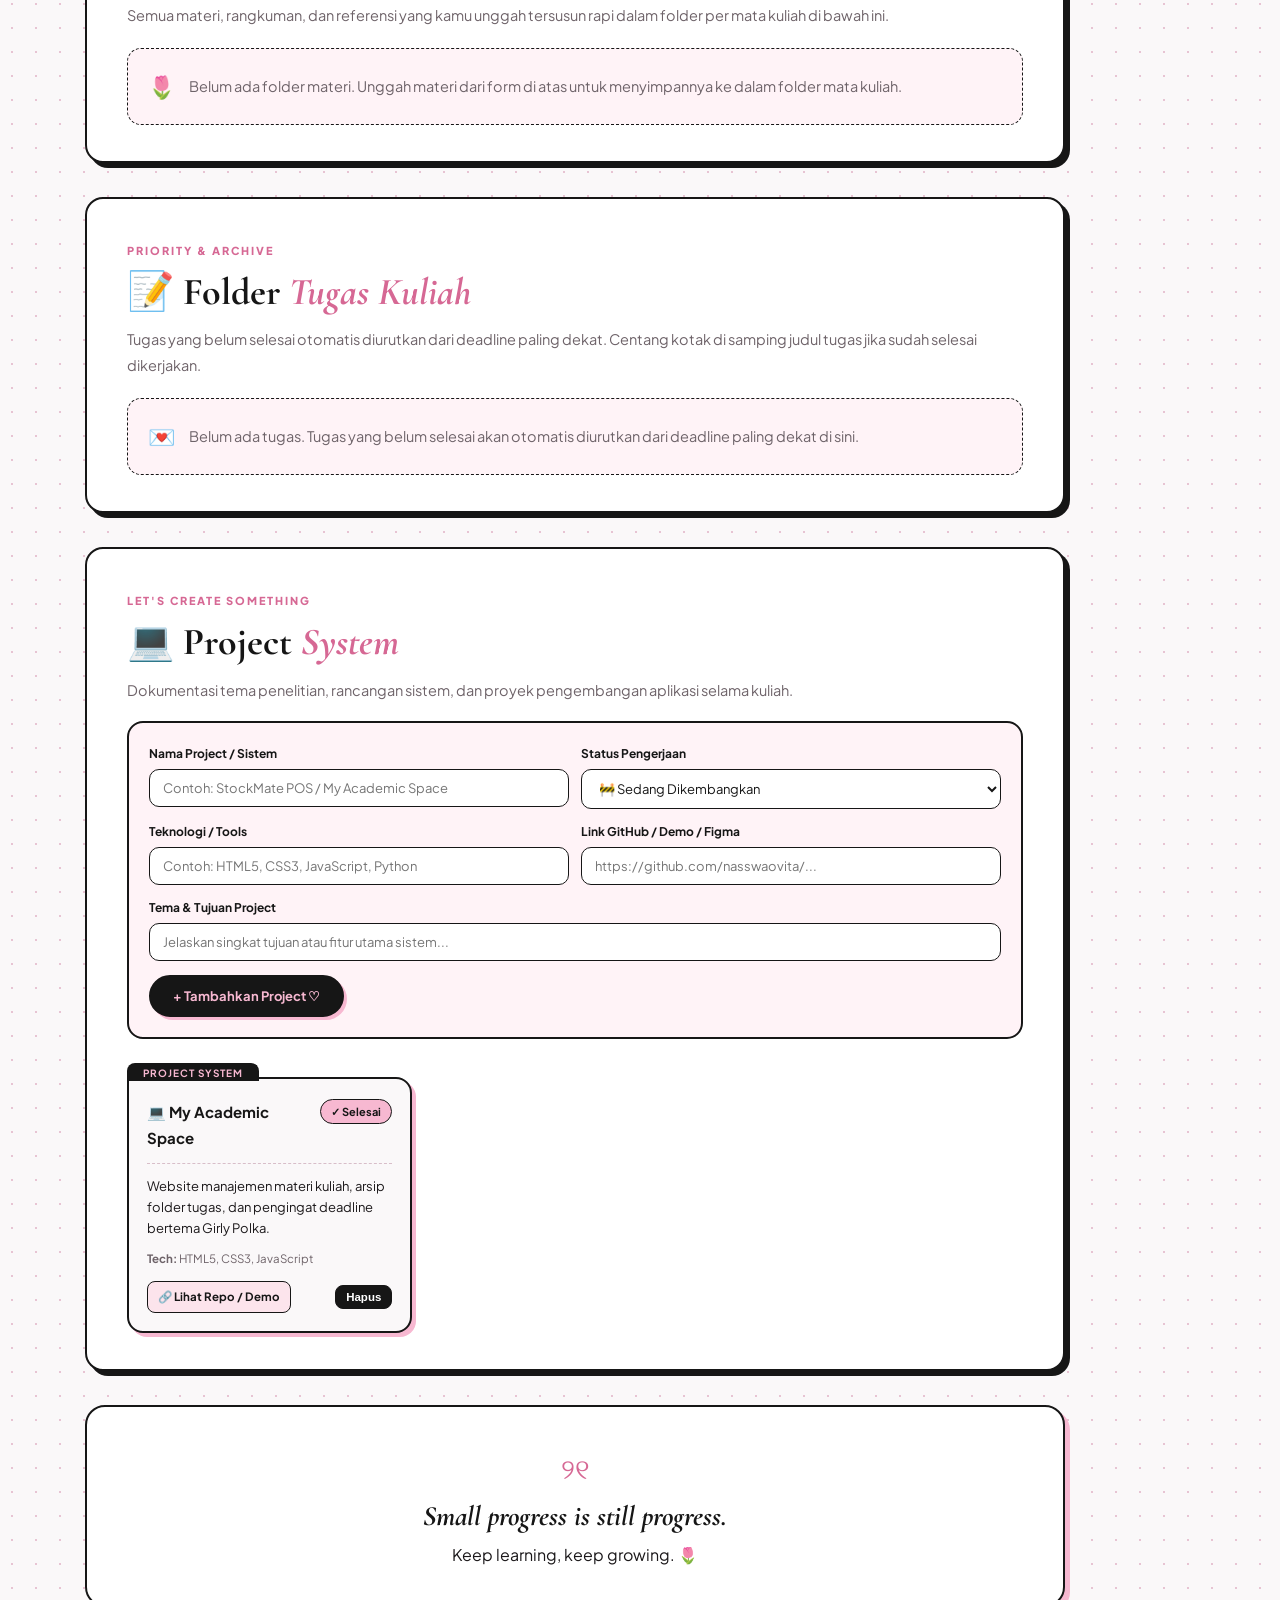
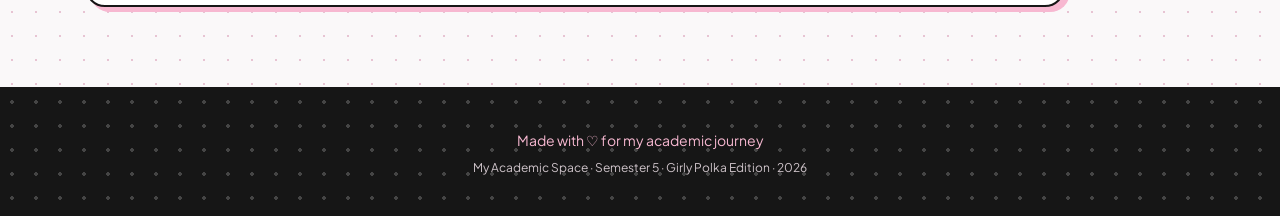
==== commit 8eef486d: "Restore index.html with original content" ====
--- a/index.html
+++ b/index.html
@@ -33,7 +33,7 @@
             <div class="photo-blob"></div>
             <div class="photo-frame">
                 <img
-                    src="images/nasswa.jpeg"
+                    src="/nasswa.jpeg"
                     alt="Foto Nasswa Ovita"
                     class="profile-photo"
                 >
@@ -339,4 +339,4 @@
 
     <script src="script.js"></script>
 </body>
-</html>+</html>
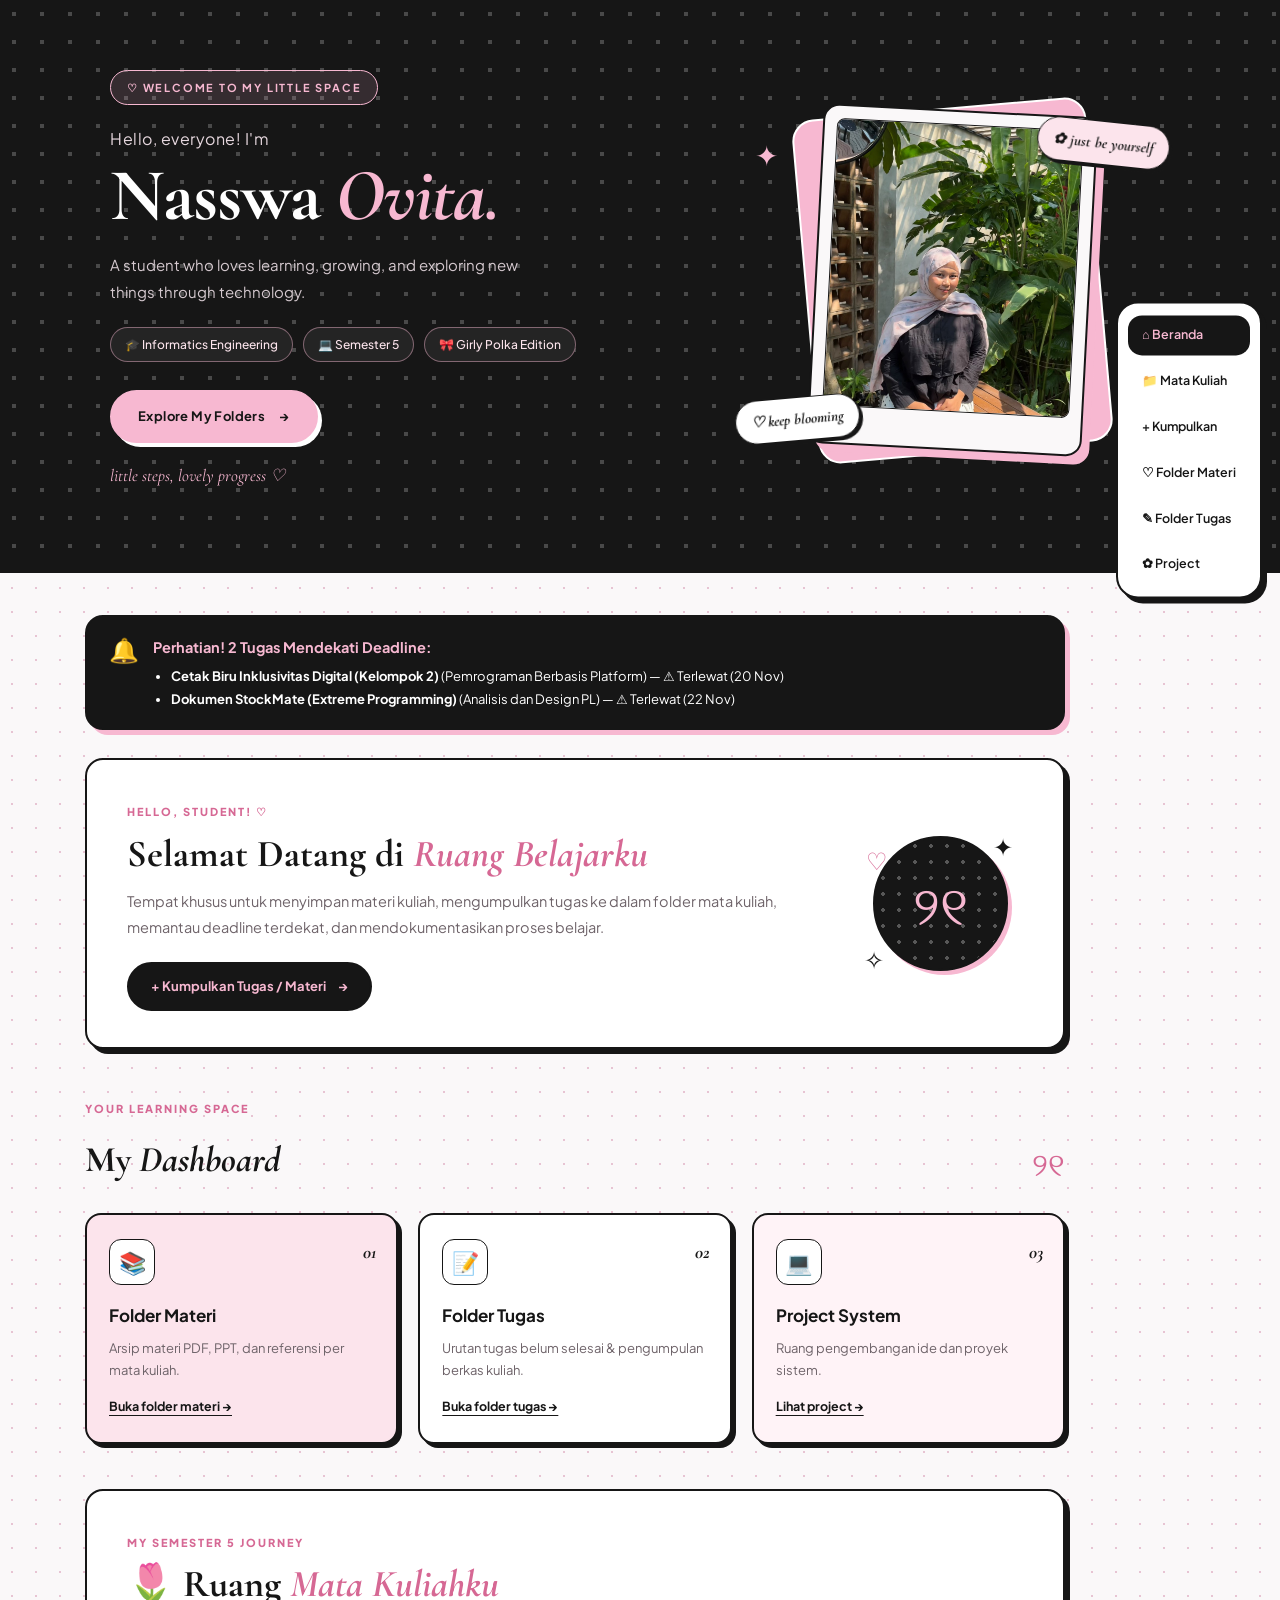
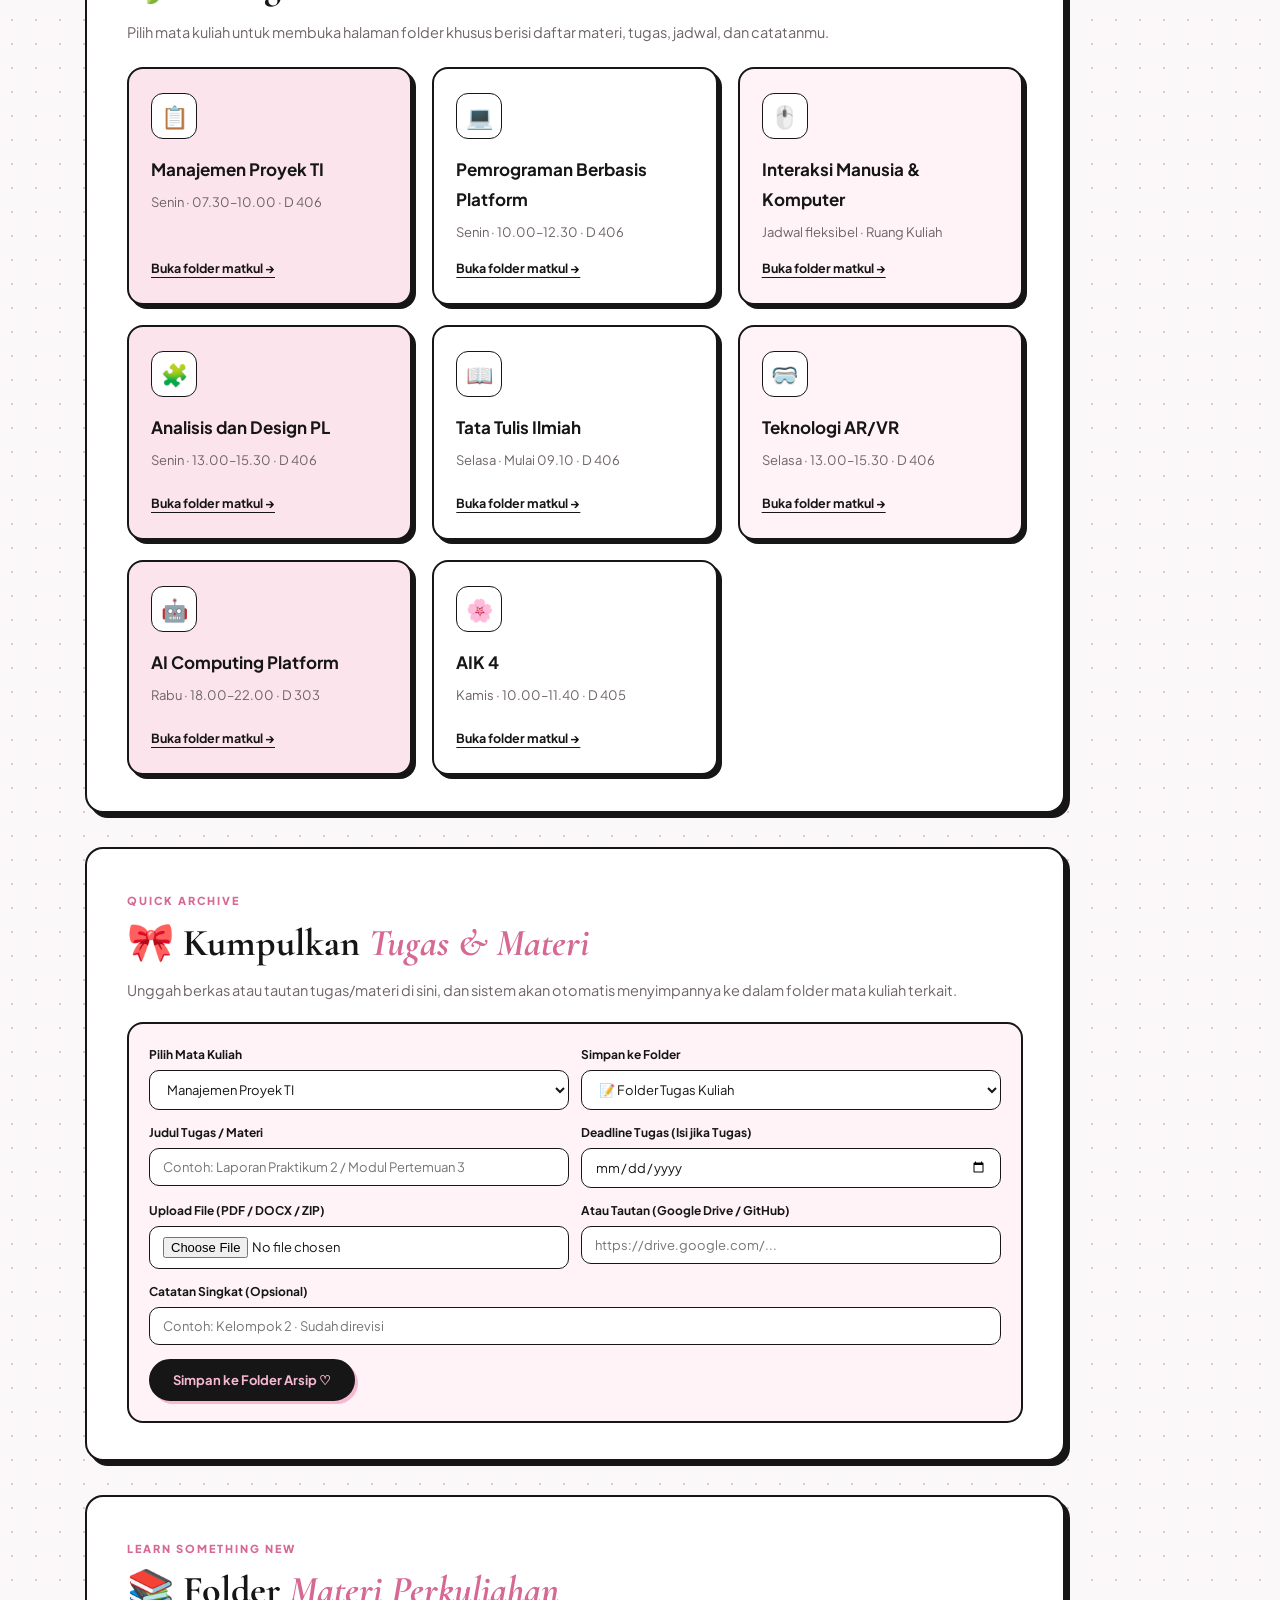
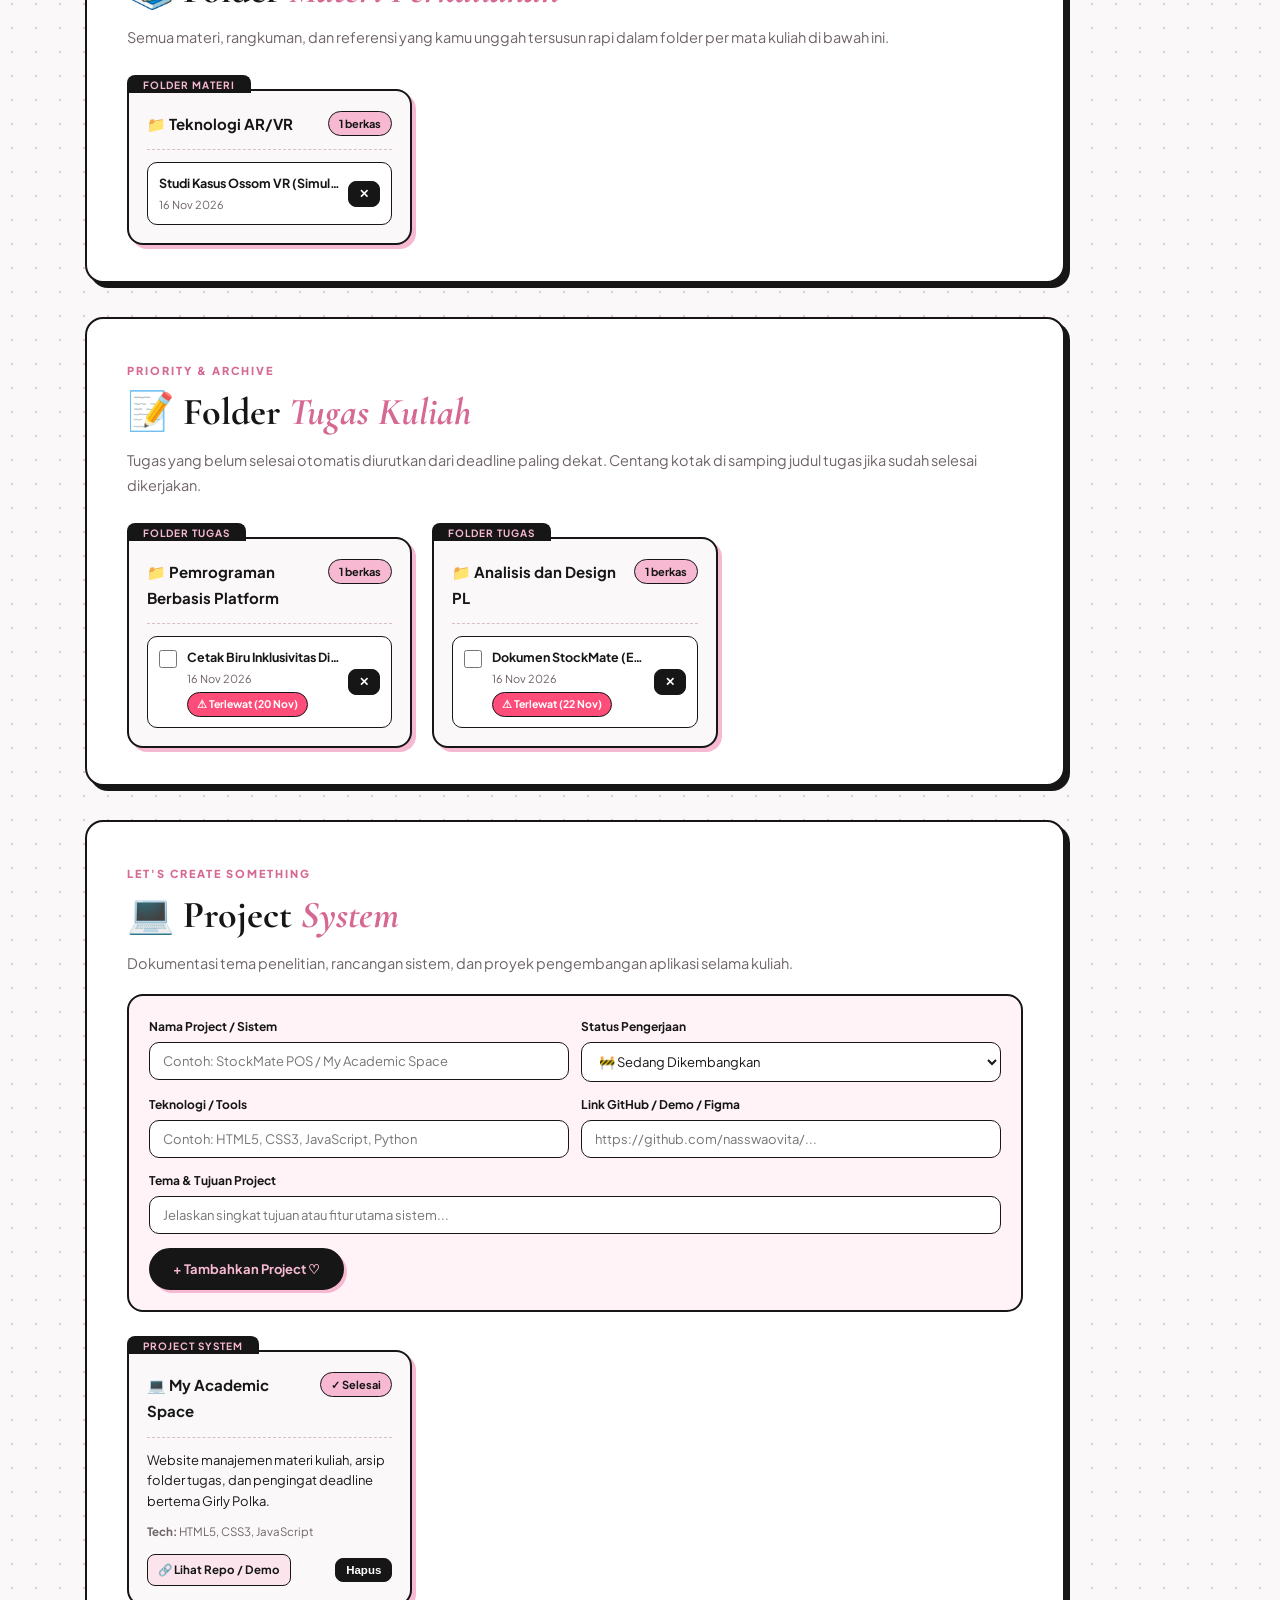
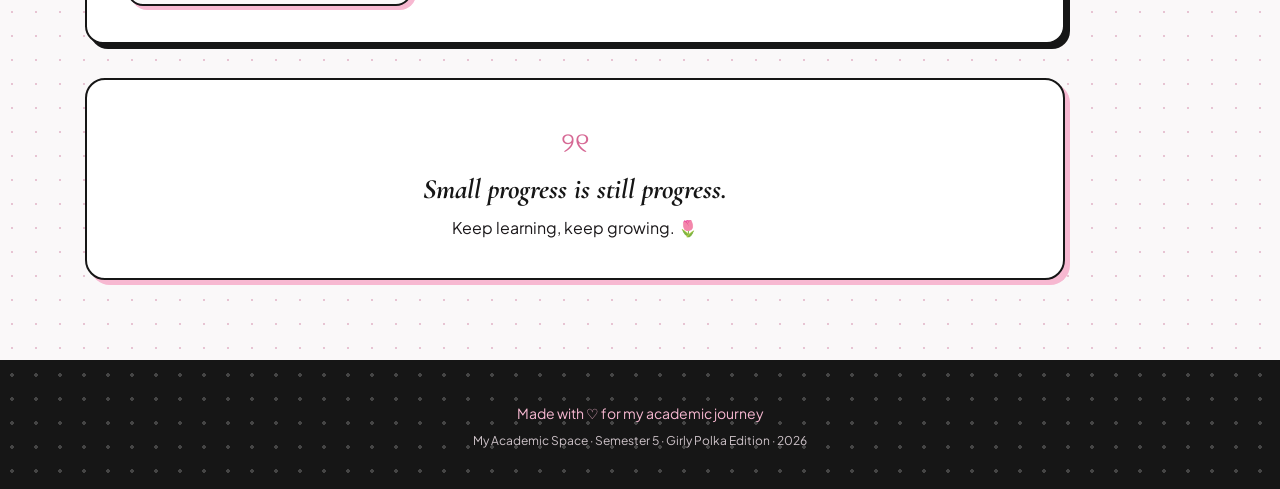
==== commit 54b4958b: "Restore index.html content" ====
--- a/index.html
+++ b/index.html
@@ -33,7 +33,7 @@
             <div class="photo-blob"></div>
             <div class="photo-frame">
                 <img
-                    src="/nasswa.jpeg"
+                    src="nasswa.jpeg"
                     alt="Foto Nasswa Ovita"
                     class="profile-photo"
                 >
